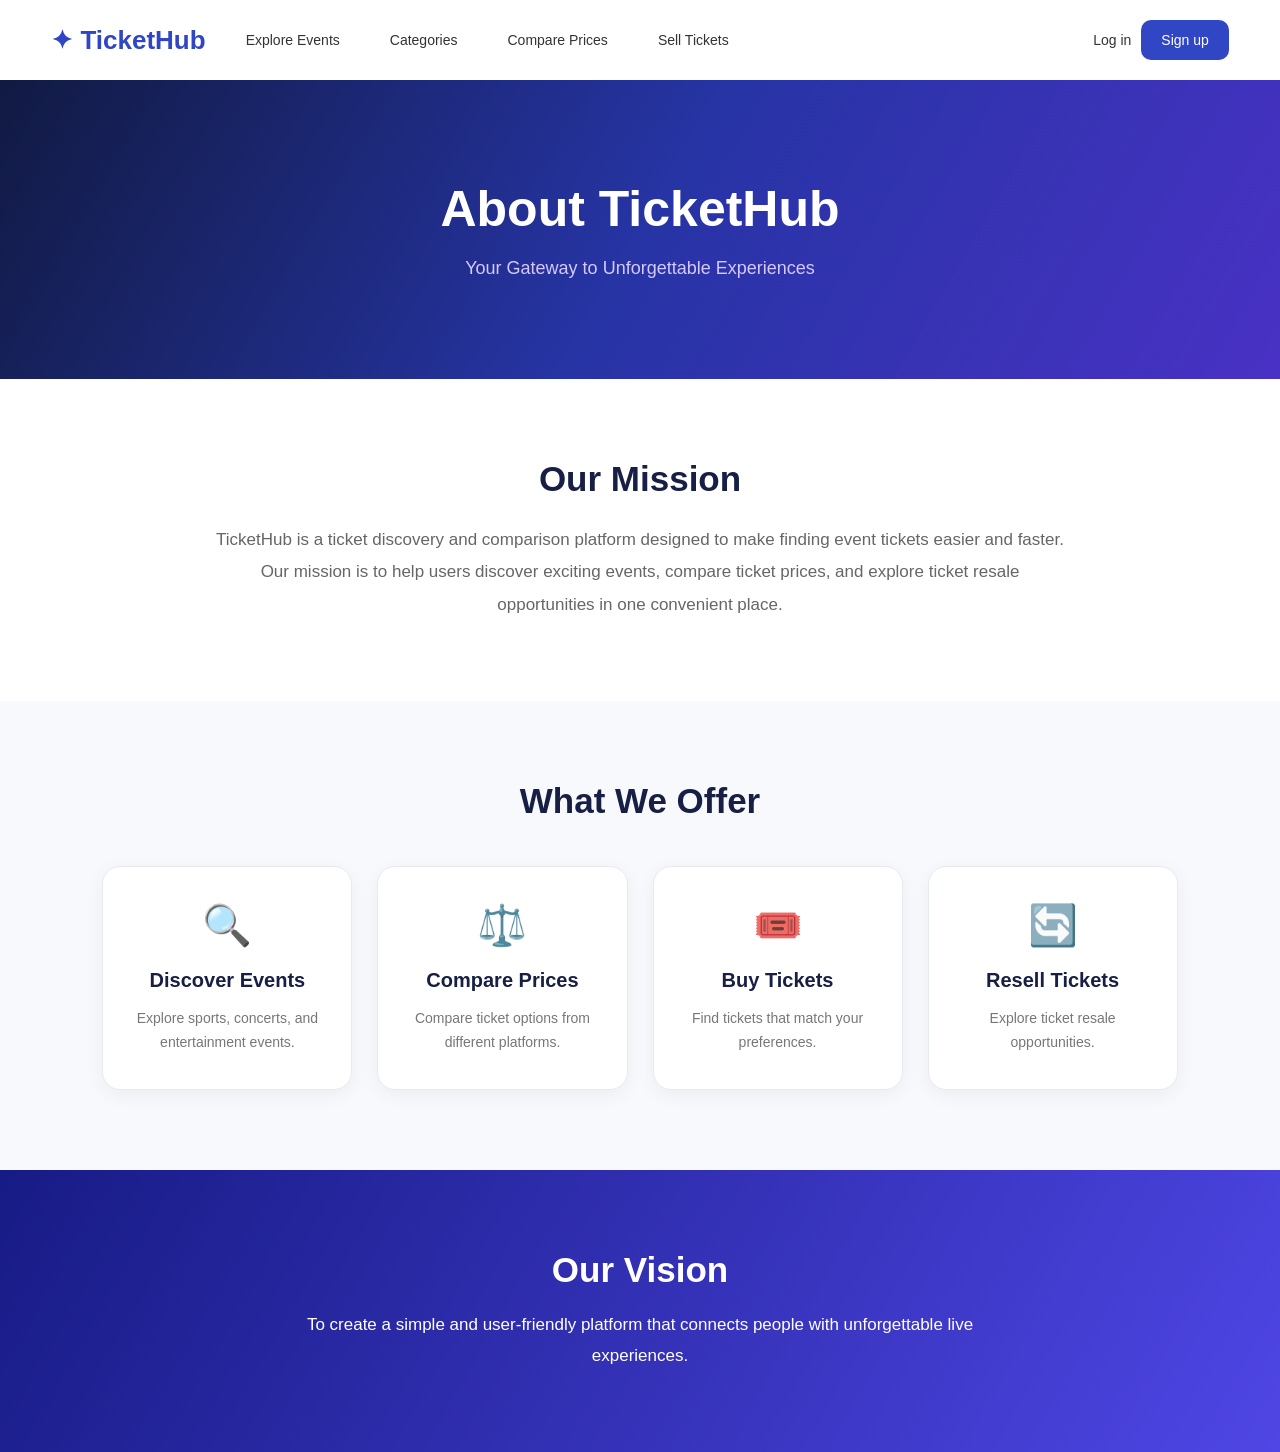
==== Aboutus.html @ ba0383d1 "Rename About Us.html to Aboutus.html" ====
<!DOCTYPE html>
<html lang="en">

<head>
    <meta charset="UTF-8">
    <meta name="viewport" content="width=device-width, initial-scale=1.0">

    <title>About Us | TicketHub</title>

    <link rel="stylesheet" href="style.css">
</head>

<body>
    <header>
        <nav class="navbar">
            <h1 class="logo">✦ TicketHub</h1>
            <div class="nav-links">
                <a href="Untitled-13.html">Explore Events</a>
                   <a href="Untitled-13.html#categories">Categories</a>
            <a href="Untitled-13.html#compare">Compare Prices</a>
            <a href="resell.html">Sell Tickets</a>
        </div>

        <div class="nav-buttons">
            <a href="login.html">Log in</a>
            <a href="sign up.html" class="signup-btn">Sign up</a>
        </div>

    </nav>
    </header>

    <section class="about-hero">

    <h1>About TicketHub</h1>

    <p>Your Gateway to Unforgettable Experiences</p>

</section>

<section class="about-mission">

    <h2>Our Mission</h2>

    <p>
        TicketHub is a ticket discovery and comparison platform
        designed to make finding event tickets easier and faster.

        Our mission is to help users discover exciting events,
        compare ticket prices, and explore ticket resale
        opportunities in one convenient place.
    </p>

</section>

<section class="about-services">

    <h2>What We Offer</h2>

    <div class="about-services-container">

        <div class="about-service-card">
            <span>🔍</span>
            <h3>Discover Events</h3>
            <p>Explore sports, concerts, and entertainment events.</p>
        </div>

        <div class="about-service-card">
            <span>⚖️</span>
            <h3>Compare Prices</h3>
            <p>Compare ticket options from different platforms.</p>
        </div>

        <div class="about-service-card">
            <span>🎟️</span>
            <h3>Buy Tickets</h3>
            <p>Find tickets that match your preferences.</p>
        </div>

        <div class="about-service-card">
            <span>🔄</span>
            <h3>Resell Tickets</h3>
            <p>Explore ticket resale opportunities.</p>
        </div>

    </div>

</section>

<section class="about-vision">

    <h2>Our Vision</h2>

    <p>
        To create a simple and user-friendly platform
        that connects people with unforgettable
        live experiences.
    </p>

</section>
</body>
</html>
---- style.css ----
* {
    margin: 0;
    padding: 0;
    box-sizing: border-box;
}
body {
    font-family: Arial, sans-serif;
    background-color: #f8f9fc;
}
.navbar {
    display: flex;
    justify-content: flex-start;
    align-items: center;

    background-color: white;

    padding: 20px 4%;
    gap: 20px;

    box-shadow: 0 2px 10px rgba(0, 0, 0, 0.05);
}
.logo {
    font-size: 26px;
    font-weight: bold;
    color: #3046c5;
}

.nav-links {
    display: flex;
    align-items: center;
    gap: 50px;
    margin-left: 20px;
}

.nav-links a {
    text-decoration: none;
    color: #333;
    font-size: 14px;
    font-weight: 500;
     white-space: nowrap;
}

.nav-links a:hover {
    color: #3046c5;
}
.nav-buttons {
    display: flex;
    align-items: center;
    gap: 10px;
    margin-left: auto;
}

.nav-buttons a {
    text-decoration: none;
    color: #333;
    font-size: 14px;
}

.signup-btn {
    background-color: #3046c5;
    color: white !important;

    padding: 12px 20px;
    border-radius: 10px;
}

.signup-btn:hover {
    background-color: #2236a5;
}
.hero {
    min-height: 620px;

    background: linear-gradient(
        120deg,
        #111a42,
        #2634a4,
        #4931c5
    );

    color: white;

    padding: 100px 8%;

    position: relative;

    overflow: hidden;
}
.hero-content {
    max-width: 1100px;

    margin: auto;

    position: relative;

    z-index: 2;
}
.hero-label {
    font-size: 14px;
    font-weight: bold;

    letter-spacing: 2px;

    margin-bottom: 25px;
}
.hero-title {
    font-size: 65px;

    font-weight: 800;

    line-height: 1.15;

    margin-bottom: 25px;
}
.hero-title span {
    color: #d5c9ff;
}
.hero-description {
    font-size: 18px;

    line-height: 1.8;

    max-width: 650px;

    margin-bottom: 35px;
}
.search-box {
    display: flex;

    align-items: center;

    background-color: white;

    border-radius: 15px;

    padding: 10px;

    max-width: 950px;

    box-shadow: 0 10px 30px rgba(0, 0, 0, 0.15);
    position: relative;
     z-index: 3;
}
.search-input {
    display: flex;

    align-items: center;

    flex: 1;

    padding: 0 15px;
}
.search-input input {
    width: 100%;

    border: none;

    outline: none;

    font-size: 15px;

    padding: 15px;
}
.search-icon {
    font-size: 25px;

    color: #999;
}
.city-select{
    border:none;

    outline:none;

    background: transparent;

    font-size: 14px;

    padding: 15px;

    cursor: pointer;
}
.serch-btn{
    background-color: #3454e8;

    color: white;

    border: none;

    padding: 18px 25px;

    border-radius: 10px;

    font-size: 15px;

    font-weight: bold;

    cursor: pointer;

    transition: 0.3s;
}
.serch-btn:hover{
    background-color: #2239b8;

    transform: translateY(-2px);
}
.hero-features {
    display: flex;

    gap: 30px;

    margin-top: 30px;

    font-size: 14px;

    font-weight: bold;
}
.categories{
    padding: 80px 8%;
    background-color: #f8f9fc;
}
.section-header {
    margin-bottom: 40px;
    text-align: center;
    width: 100%;
}
.section-header h2{
    font-size: 30px;
   color:#172044;
   margin-bottom: 12px;
}
.section-header p{
    font-size: 16px;
    color:#777;
}
.categories-container {
    display: grid;
    grid-template-columns: repeat(3, minmax(0, 1fr));
    gap: 25px;
    width: 100%;
}

.category-card {
    min-width: 0;
}
.category-card{
    background-color: white;
    padding: 35px;
    border-radius: 18px;
    text-align: center;
    text-decoration: none;
   border: 1px solid #e8eaf2;
   box-shadow: 0 5px 20px rgba(0, 0, 0, 0.04);
   transition: 0.3s;
}
.category-card:hover {
    transform: translateY(-8px);

    box-shadow: 0 15px 35px rgba(0, 0, 0, 0.1);

    border-color: #3454e8;
}
.category-icon {
    display: block;
    font-size: 45px;
    margin-bottom: 20px;
}

.category-card h3 {
    color: #172044;
    font-size: 22px;
    margin-bottom: 10px;
}

.category-card p {
    color: #777;
    font-size: 14px;
}
.trending {
    padding: 80px 8%;
    background-color: white;
}
.events-container {
    display: grid;
    grid-template-columns: repeat(3, minmax(0, 1fr));
    gap: 25px;
    width: 100%;
    align-items: stretch;
}
.event-card {
    background-color: white;

    border-radius: 18px;

    overflow: hidden;

    border: 1px solid #e8eaf2;

    box-shadow: 0 5px 20px rgba(0, 0, 0, 0.05);

    transition: 0.3s;

    min-width: 0;
}
.event-card:hover {
    transform: translateY(-6px);

    box-shadow: 0 15px 35px rgba(0, 0, 0, 0.12);
}
.event-card img {
    width: 100%;
    height: 220px;

    object-fit: cover;

    display: block;
}
.event-info {
    padding: 25px;
}

.event-category {
    color: #3454e8;
    font-size: 12px;
    font-weight: bold;
}

.event-info h3 {
    color: #172044;
    font-size: 20px;

    margin: 12px 0;
}

.event-info p {
    color: #777;
    font-size: 14px;

    margin-bottom: 10px;
}
.event-bottom {
    display: flex;

    justify-content: space-between;

    align-items: center;

    margin-top: 25px;

    padding-top: 20px;

    border-top: 1px solid #eee;
}
.event-bottom{
    color: #888;
    font-size: 12px;
}
.event-bottom h4 {
   color: #172044;
   font-size: 22px;
   margin-top: 5px
}
.event-btn {
    background-color: #3454e8;

    color: white;

    padding: 12px 18px;

    border-radius: 10px;

    text-decoration: none;

    font-size: 13px;

    font-weight: bold;

    transition: 0.3s;
}
.event-btn:hover {
    background-color: #2239b8;
}
.filter-buttons{
    display:flex;
    gap: 15px;
    margin-bottom: 30px;
}
.filter-btn{
    background-color: #3454e8;
    color: #fff;
    border: none;
    padding: 12px 25px;
    border-radius: 10px;
    font-size: 15px;
    font-weight: bold;
    cursor: pointer;
    transition: 0.3s;
}
.filter-btn:hover{
    background-color: #2239b8;
    transform: translateY(-2px);
}
.compare-section {
    padding: 80px 8%;
    background-color: #f8f9fc;
}

.compare-container {
    background-color: white;

    padding: 35px;

    border-radius: 18px;

    box-shadow: 0 8px 30px rgba(0, 0, 0, 0.05);
}
.compare-filter {
    display: flex;

    align-items: center;

    gap: 20px;

    margin-bottom: 30px;
}

.compare-filter label {
    font-size: 16px;

    font-weight: bold;

    color: #172044;
}

.compare-filter select {
    padding: 12px 20px;

    border: 1px solid #ddd;

    border-radius: 10px;

    font-size: 15px;

    background-color: white;

    cursor: pointer;
}
.table-wrapper {
    width: 100%;
    max-width: 100%;
    overflow-x: auto;
}

.price-table {
    width: 100%;

    border-collapse: collapse;
 min-width: 650px;
    text-align: left;
}
.price-table thead {
    background-color: #172044;

    color: white;
}

.price-table th {
    padding: 18px;

    font-size: 14px;
}
.price-table td {
    padding: 20px 18px;

    border-bottom: 1px solid #eee;

    color: #333;

    font-size: 14px;
}

.price-table tbody tr:hover {
    background-color: #f4f6ff;
}
.best-price {
    background-color: #e9f9ef;
}

.best-price td {
    color: #176b3a;
    font-weight: bold;
}
.deal-btn {
    background-color: #3454e8;

    color: white;

    border: none;

    padding: 10px 18px;

    border-radius: 8px;

    font-size: 13px;

    cursor: pointer;

    transition: 0.3s;
}

.deal-btn:hover {
    background-color: #2239b8;
}
.why-section {
    padding: 90px 6%;
    background-color: #ffffff;
}
.why-header {
    text-align: center;
    margin-bottom: 60px;
}

.why-header p {
    color: #2634a4;
    font-size: 13px;
    font-weight: bold;
    letter-spacing: 2px;
    margin-bottom: 20px;
}

.why-header h2 {
    color: #111111;
    font-size: 45px;
    font-weight: 800;
}
.why-container {
    display: grid;
    grid-template-columns: repeat(3, minmax(0, 1fr));
    gap: 25px;
    width: 100%;
    align-items: stretch;
}
.why-card {
    min-width: 0;

    background-color: white;

    padding: 35px 30px;

    border: 1px solid #eeeeee;

    border-radius: 18px;

    min-height: 250px;

    transition: 0.3s;
}
.why-card:hover {
    transform: translateY(-5px);

    box-shadow: 0 10px 30px rgba(0, 0, 0, 0.08);
}
.why-icon {
    width: 55px;
    height: 55px;

    background-color: #f1f2ff;

    color: #172044;

    display: flex;

    align-items: center;
    justify-content: center;

    border-radius: 15px;

    font-size: 30px;

    margin-bottom: 25px;
}
.why-card h3 {
    font-size: 23px;

    color: #111111;

    margin-bottom: 15px;
}
.why-card p {
    font-size: 15px;

    color: #666666;

    line-height: 1.8;
}
.resell-banner {
    background: linear-gradient(
        110deg,
        #171b85,
        #4f46e5,
        #8173f5
    );

    padding: 55px 8%;

    display: flex;

    justify-content: space-between;

    align-items: center;

    gap: 25px;
}
.resell-banner-text h2 {
    color: white;

    font-size: 32px;

    margin-bottom: 12px;
}
.resell-banner-text p {
    color: #e1dcff;

    font-size: 16px;
}
.resell-banner-btn {
    background-color: white;

    color: #172044;

    padding: 18px 28px;

    border-radius: 12px;

    text-decoration: none;

    font-size: 15px;

    font-weight: bold;

    white-space: nowrap;

    transition: 0.3s;
}
.resell-banner-btn:hover {
    background-color: #e8edff;

    transform: translateY(-3px);
}
.footer {
    background: linear-gradient(
        120deg,
        #11152f,
        #1b2250
    );

    padding: 60px 8% 25px;

    color: white;
}
.footer-container {
    display: flex;

    justify-content: space-between;

    align-items: flex-start;

    gap: 40px;

    margin-bottom: 60px;
}
.footer-brand h2 {
    font-size: 27px;

    color: white;

    margin-bottom: 15px;
}

.footer-brand p {
    color: #c5c8dd;

    font-size: 14px;
}
.footer-links {
    display: flex;

    gap: 25px;

    flex-wrap: wrap;
}

.footer-links a {
    color: white;

    text-decoration: none;

    font-size: 14px;

    transition: 0.3s;
}

.footer-links a:hover {
    color: #a5b4fc;
}
.footer-bottom {
    display: flex;

    justify-content: space-between;

    align-items: center;

    border-top: 1px solid rgba(255, 255, 255, 0.1);

    padding-top: 25px;
}
.footer-bottom p {
    color: #b9bdd3;

    font-size: 13px;
}

.footer-bottom a {
    color: #c5c8dd;

    text-decoration: none;

    font-size: 13px;
}

.footer-bottom a:hover {
    color: white;
}
/* Hide menu button on desktop */

.menu-toggle {
    display: none;
    background: none;
    border: none;
    font-size: 28px;
    color: #172044;
    cursor: pointer;
}
/* Benefits Section */

.benefits-box {
    max-width: 850px;
    margin: 60px auto 0;

    padding: 35px;

    background-color: #f8f9ff;

    border: 1px solid #e3e7ff;
    border-radius: 18px;
}

.benefits-box h3 {
    color: #172044;
    font-size: 25px;
    margin-bottom: 25px;
}

.benefits-list {
    padding-left: 25px;
}

.benefits-list li {
    color: #555;
    font-size: 16px;

    line-height: 1.8;
    margin-bottom: 12px;
}

.benefits-list li::marker {
    color: #3454e8;
}
/* Hero Layering Effect */

.hero::before {
    content: "";

    position: absolute;

    width: 550px;
    height: 550px;

    border: 2px solid rgba(255, 255, 255, 0.08);

    border-radius: 50%;

    top: -150px;
    right: -100px;

    z-index: 1;

    pointer-events: none;
}

.hero::after {
    content: "";

    position: absolute;

    width: 350px;
    height: 350px;

    border: 2px solid rgba(255, 255, 255, 0.12);

    border-radius: 50%;

    top: -50px;
    right: 0;

    z-index: 1;

    pointer-events: none;
}
.hero::before {
    box-shadow:
        0 0 0 70px rgba(255, 255, 255, 0.015),
        0 0 0 140px rgba(255, 255, 255, 0.01);
}
.search-box:focus-within {
    box-shadow:
        0 12px 35px rgba(0, 0, 0, 0.2),
        0 0 0 3px rgba(165, 180, 252, 0.5);
}
.about-hero {
    background: linear-gradient(
        120deg,
        #111a42,
        #2634a4,
        #4931c5
    );

    color: white;
    text-align: center;
    padding: 100px 20px;
}

.about-hero h1 {
    font-size: 50px;
    margin-bottom: 20px;
}

.about-hero p {
    font-size: 18px;
    color: #d5c9ff;
}
.about-mission {
    padding: 80px 10%;
    text-align: center;
    background-color: white;
}

.about-mission h2 {
    font-size: 35px;
    color: #172044;
    margin-bottom: 25px;
}

.about-mission p {
    max-width: 850px;
    margin: auto;
    font-size: 17px;
    line-height: 1.9;
    color: #666;
}
.about-services {
    padding: 80px 8%;
    background-color: #f8f9fc;
    text-align: center;
}

.about-services h2 {
    font-size: 35px;
    color: #172044;
    margin-bottom: 45px;
}

.about-services-container {
    display: grid;
    grid-template-columns: repeat(4, minmax(0, 1fr));
    gap: 25px;
}

.about-service-card {
    background-color: white;
    padding: 35px 25px;
    border-radius: 18px;
    border: 1px solid #e8eaf2;
    box-shadow: 0 5px 20px rgba(0, 0, 0, 0.05);
    transition: 0.3s;
}

.about-service-card:hover {
    transform: translateY(-8px);
    box-shadow: 0 15px 35px rgba(0, 0, 0, 0.1);
}

.about-service-card span {
    display: block;
    font-size: 40px;
    margin-bottom: 20px;
}

.about-service-card h3 {
    font-size: 20px;
    color: #172044;
    margin-bottom: 15px;
}

.about-service-card p {
    font-size: 14px;
    color: #777;
    line-height: 1.7;
}
.about-vision {
    background: linear-gradient(
        120deg,
        #171b85,
        #4f46e5
    );

    color: white;
    padding: 80px 10%;
    text-align: center;
}

.about-vision h2 {
    font-size: 35px;
    margin-bottom: 20px;
}

.about-vision p {
    max-width: 750px;
    margin: auto;
    font-size: 17px;
    line-height: 1.8;
}
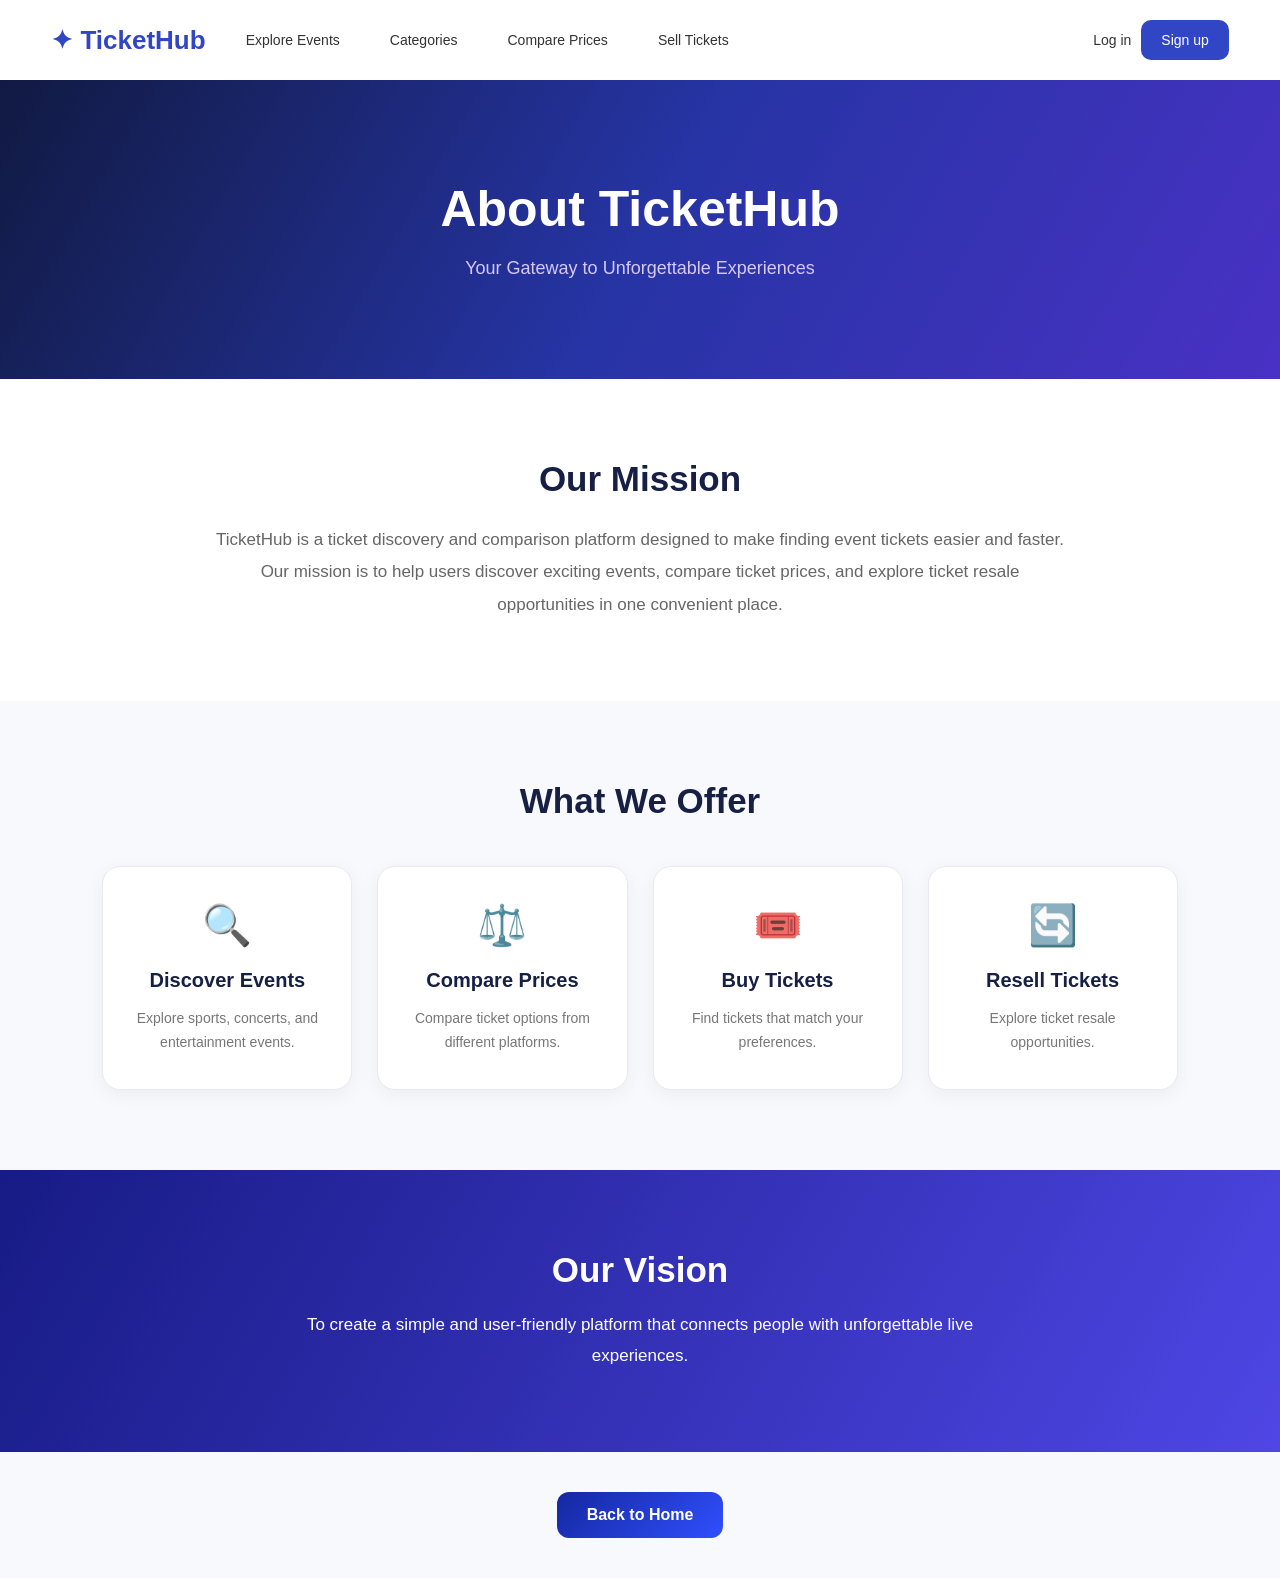
==== commit f5df2647: "Add navigation link to return home Added a 'Back to Home' link to the About Us page." ====
--- a/Aboutus.html
+++ b/Aboutus.html
@@ -97,5 +97,8 @@
     </p>
 
 </section>
+      <div class="back-home">
+    <a href="index.html">Back to Home</a> 
+</div>
 </body>
 </html>
--- a/style.css
+++ b/style.css
@@ -938,3 +938,25 @@
     font-size: 17px;
     line-height: 1.8;
 }
+.back-home {
+    text-align: center;
+    margin: 40px 0;
+}
+
+.back-home a {
+    display: inline-block;
+    padding: 14px 30px;
+    background: linear-gradient(135deg, #1428a0, #304ffe);
+    color: white;
+    text-decoration: none;
+    border-radius: 12px;
+    font-size: 16px;
+    font-weight: bold;
+    transition: 0.3s;
+}
+
+.back-home a:hover {
+    background: linear-gradient(135deg, #304ffe, #1428a0);
+    transform: translateY(-3px);
+    box-shadow: 0 5px 15px rgba(20, 40, 160, 0.3);
+}
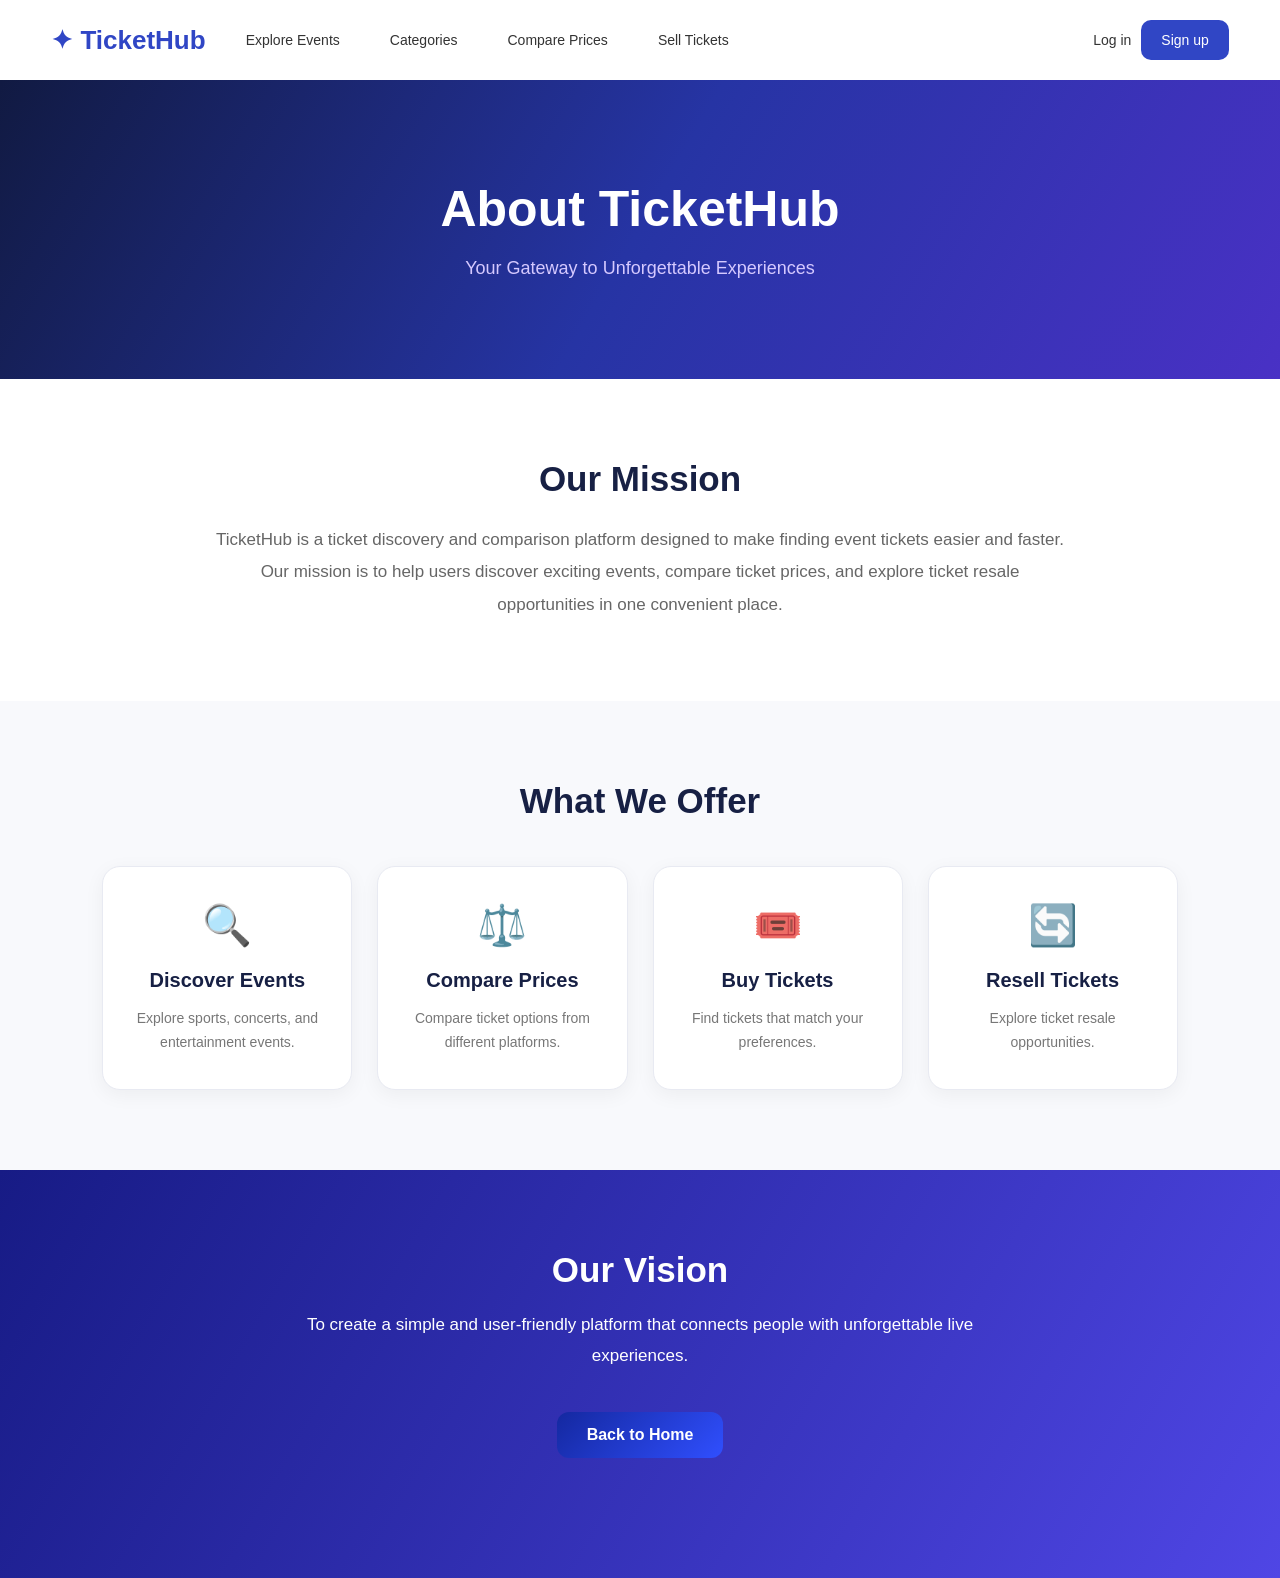
==== commit 11d43354: "Update Aboutus.html" ====
--- a/Aboutus.html
+++ b/Aboutus.html
@@ -95,10 +95,10 @@
         that connects people with unforgettable
         live experiences.
     </p>
-
-</section>
-      <div class="back-home">
+   <div class="back-home">
     <a href="index.html">Back to Home</a> 
 </div>
+</section>
+   
 </body>
 </html>
